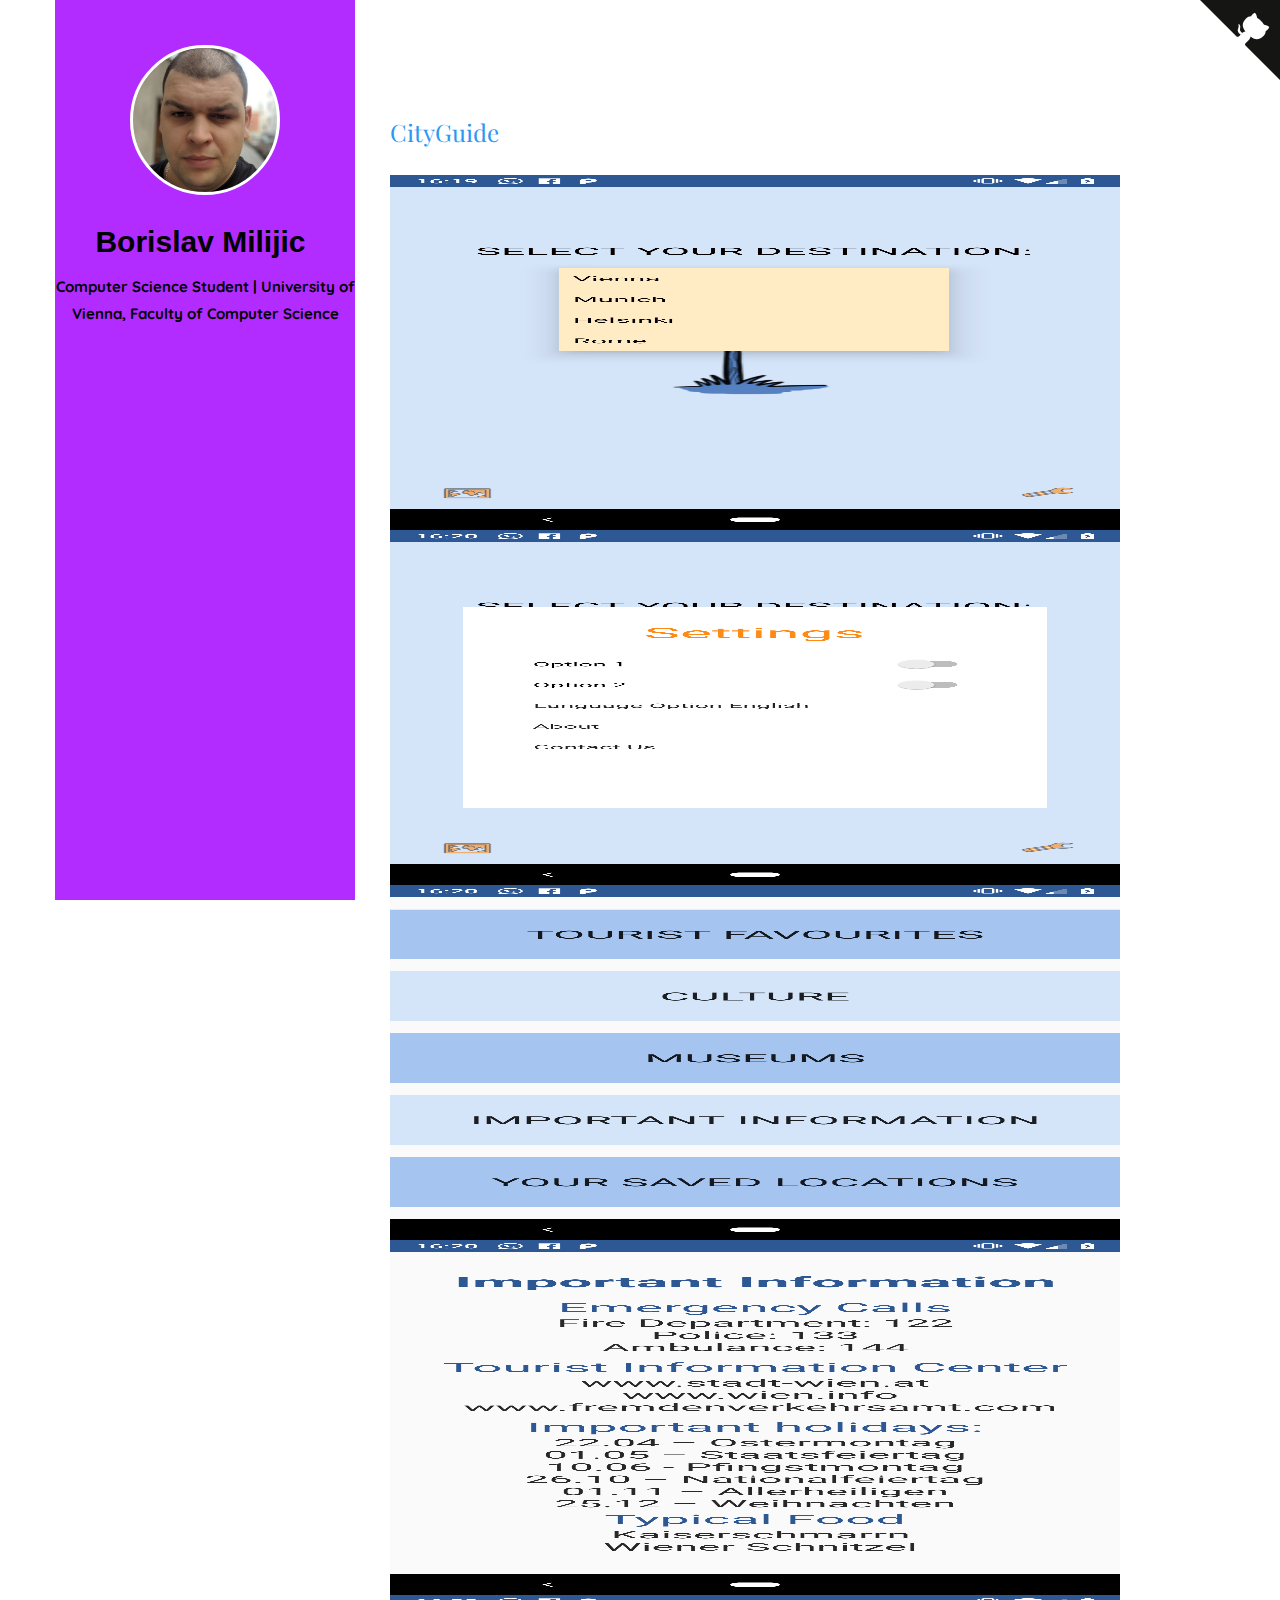
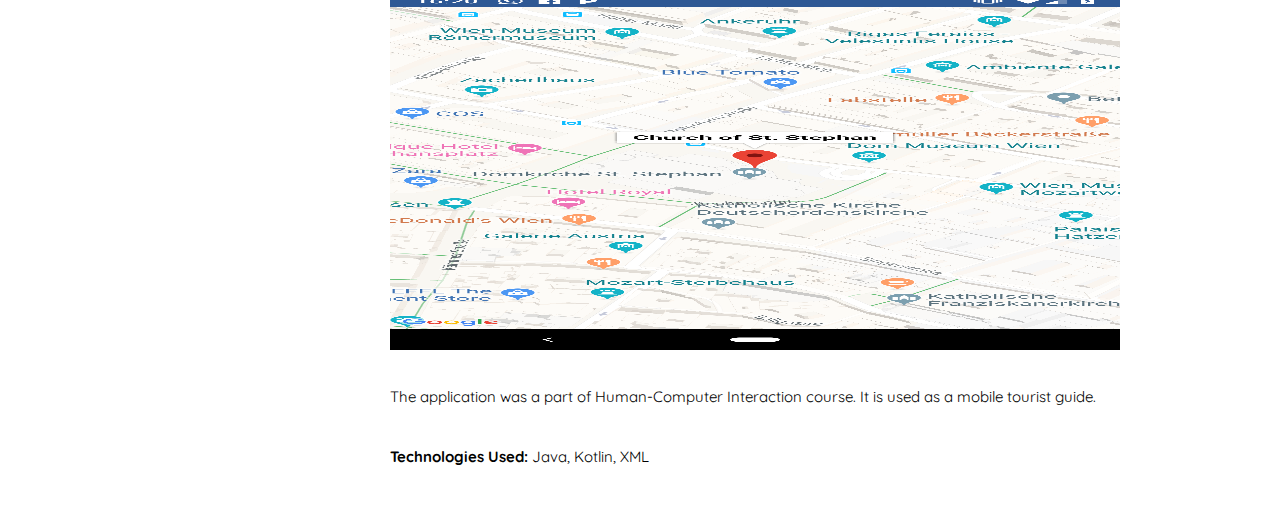
==== android-dev/android.html @ 1297634c "changed info and picture android" ====
<!DOCTYPE HTML>
<html>
	<head>
	<meta charset="utf-8">
	<meta http-equiv="X-UA-Compatible" content="IE=edge">
	<title>Borislav Milijic</title>
	<meta name="viewport" content="width=device-width, initial-scale=1">
	<meta name="description" content="Portfolio webpage of Borislav Milijic" />
	<meta name="keywords" content="portfolio,website,personal website,github,projects,computer science, engineering, informatik, univie, Universität Wien" />
	<meta name="author" content="Borislav Milijic" />

        <!---------Google adsense------------->
        <script async src="//pagead2.googlesyndication.com/pagead/js/adsbygoogle.js"></script>
<script>
  (adsbygoogle = window.adsbygoogle || []).push({
    google_ad_client: "ca-pub-5825421732371893",
    enable_page_level_ads: true
  });
</script>
        
    <!--quora icon--> 
    <meta name="viewport" content="width=device-width, initial-scale=1">
    <link rel="stylesheet" href="https://cdnjs.cloudflare.com/ajax/libs/font-awesome/4.7.0/css/font-awesome.min.css">

	<!-- Place favicon.ico and apple-touch-icon.png in the root directory -->
	<link rel="shortcut icon" href="kisspng-wechat-avatar-icon-line-v-word-5a715fe8a66dc6.6173848315173795606817.png">
        <link rel="icon" type="image/png" href="kisspng-wechat-avatar-icon-line-v-word-5a715fe8a66dc6.6173848315173795606817.png">

	<link href="https://fonts.googleapis.com/css?family=Quicksand:300,400,500,700" rel="stylesheet">
	<link href="https://fonts.googleapis.com/css?family=Playfair+Display:400,400i,700" rel="stylesheet">
	
	<!-- Animate.css -->
	<link rel="stylesheet" href="css/animate.css">
	<!-- Icomoon Icon Fonts-->
	<link rel="stylesheet" href="css/icomoon.css">
	<!-- Bootstrap  -->
	<link rel="stylesheet" href="css/bootstrap.css">
	<!-- Flexslider  -->
	<link rel="stylesheet" href="css/flexslider.css">
	<!-- Flaticons  -->
	<link rel="stylesheet" href="fonts/flaticon/font/flaticon.css">
	<!-- Owl Carousel -->
	<link rel="stylesheet" href="css/owl.carousel.min.css">
	<link rel="stylesheet" href="css/owl.theme.default.min.css">
	<!-- Theme style  -->
	<link rel="stylesheet" href="css/style.css">
	<!-- Modernizr JS -->
	<script src="js/modernizr-2.6.2.min.js"></script>
        
	</head>
    
    
            <!--- Github ribbon ----------->
<a href="https://github.com/borislavmilijic" class="github-corner" aria-label="View source on GitHub"><svg width="80" height="80" viewBox="0 0 250 250" style="fill:#151513; color:#fff; position: absolute; top: 0; border: 0; right: 0;" aria-hidden="true"><path d="M0,0 L115,115 L130,115 L142,142 L250,250 L250,0 Z"></path><path d="M128.3,109.0 C113.8,99.7 119.0,89.6 119.0,89.6 C122.0,82.7 120.5,78.6 120.5,78.6 C119.2,72.0 123.4,76.3 123.4,76.3 C127.3,80.9 125.5,87.3 125.5,87.3 C122.9,97.6 130.6,101.9 134.4,103.2" fill="currentColor" style="transform-origin: 130px 106px;" class="octo-arm"></path><path d="M115.0,115.0 C114.9,115.1 118.7,116.5 119.8,115.4 L133.7,101.6 C136.9,99.2 139.9,98.4 142.2,98.6 C133.8,88.0 127.5,74.4 143.8,58.0 C148.5,53.4 154.0,51.2 159.7,51.0 C160.3,49.4 163.2,43.6 171.4,40.1 C171.4,40.1 176.1,42.5 178.8,56.2 C183.1,58.6 187.2,61.8 190.9,65.4 C194.5,69.0 197.7,73.2 200.1,77.6 C213.8,80.2 216.3,84.9 216.3,84.9 C212.7,93.1 206.9,96.0 205.4,96.6 C205.1,102.4 203.0,107.8 198.3,112.5 C181.9,128.9 168.3,122.5 157.7,114.1 C157.9,116.9 156.7,120.9 152.7,124.9 L141.0,136.5 C139.8,137.7 141.6,141.9 141.8,141.8 Z" fill="currentColor" class="octo-body"></path></svg></a><style>.github-corner:hover .octo-arm{animation:octocat-wave 560ms ease-in-out}@keyframes octocat-wave{0%,100%{transform:rotate(0)}20%,60%{transform:rotate(-25deg)}40%,80%{transform:rotate(10deg)}}@media (max-width:500px){.github-corner:hover .octo-arm{animation:none}.github-corner .octo-arm{animation:octocat-wave 560ms ease-in-out}}</style>
            
	<body>
	<div id="colorlib-page">
		<div class="container-wrap">
		<a href="#" class="js-colorlib-nav-toggle colorlib-nav-toggle" data-toggle="collapse" data-target="#navbar" aria-expanded="false" aria-controls="navbar"><i></i></a> 
		<aside id="colorlib-aside" role="complementary" class="border js-fullheight">
			<div class="text-center">
				<div class="author-img" style="background-image: url(images/avatar1.jpg);"></div>
				<h1 id="colorlib-logo"><a href="https://borislavmilijic.github.io">Borislav Milijic</a></h1>
				<p><strong>Computer Science Student | University of Vienna, Faculty of Computer Science</strong></p>
			</div>
		</aside>
            

<div id="colorlib-main">
    <section class="colorlib-about" data-section="about">
        <div class="colorlib-narrow-content">
				<div class="row">
				    <div class="col-md-12">
				        <div class="row row-bottom-padded-sm animate-box" data-animate-effect="fadeInLeft">
				            <div class="col-md-12">
								<div class="about-desc">
								    <h2>Android App Development</h2>
                                    <hr>
                                    </div>
                                    </div>
                                </div>
				            </div>
				        </div>
				   </div>
        </section>
    
     <div id="projects" class="background-alt">
        <div class="container">
            <div class="col">
                <div class="row">
                <div class="project shadow-large">
                    <div class="project-image">
                        <h3><a href="https://github.com/borislavmilijic">CityGuide</a></h3>
                        <img src="images/city1.png"/>
                        <img src="images/city2.png"/>
                        <img src="images/city3.png"/>
                        <img src="images/city4.png"/>
                        <img src="images/city5.png"/>
                        <p>The application was a part of Human-Computer Interaction course. It is used as a mobile tourist guide. <br></p>
                        <p><strong>Technologies Used: </strong>Java, Kotlin, XML</p>
                    </div>
                </div>
                    </div>
            </div>
        </div>
    </div>
    </div>   

	<!-- jQuery -->
	<script src="js/jquery.min.js"></script>
	<!-- jQuery Easing -->
	<script src="js/jquery.easing.1.3.js"></script>
	<!-- Bootstrap -->
	<script src="js/bootstrap.min.js"></script>
	<!-- Waypoints -->
	<script src="js/jquery.waypoints.min.js"></script>
	<!-- Flexslider -->
	<script src="js/jquery.flexslider-min.js"></script>
	<!-- Owl carousel -->
	<script src="js/owl.carousel.min.js"></script>
	<!-- Counters -->
	<script src="js/jquery.countTo.js"></script>
	
	
	<!-- MAIN JS -->
	<script src="js/main.js"></script>
            </div>
        </div>
        </div>
	</body>
</html>
---- android-dev/css/icomoon.css ----
@font-face {
  font-family: 'icomoon';
  src:  url('fonts/icomoon.eot?6py85u');
  src:  url('fonts/icomoon.eot?6py85u#iefix') format('embedded-opentype'),
    url('fonts/icomoon.ttf?6py85u') format('truetype'),
    url('fonts/icomoon.woff?6py85u') format('woff'),
    url('fonts/icomoon.svg?6py85u#icomoon') format('svg');
  font-weight: normal;
  font-style: normal;
}

[class^="icon-"], [class*=" icon-"] {
  /* use !important to prevent issues with browser extensions that change fonts */
  font-family: 'icomoon' !important;
  speak: none;
  font-style: normal;
  font-weight: normal;
  font-variant: normal;
  text-transform: none;
  line-height: 1;

  /* Better Font Rendering =========== */
  -webkit-font-smoothing: antialiased;
  -moz-osx-font-smoothing: grayscale;
}

.icon-times:before {
  content: "\e930";
}
.icon-tick:before {
  content: "\e931";
}
.icon-plus:before {
  content: "\e932";
}
.icon-minus:before {
  content: "\e933";
}
.icon-equals:before {
  content: "\e934";
}
.icon-divide:before {
  content: "\e935";
}
.icon-chevron-right:before {
  content: "\e936";
}
.icon-chevron-left:before {
  content: "\e937";
}
.icon-arrow-right-thick:before {
  content: "\e938";
}
.icon-arrow-left-thick:before {
  content: "\e939";
}
.icon-th-small:before {
  content: "\e93a";
}
.icon-th-menu:before {
  content: "\e93b";
}
.icon-th-list:before {
  content: "\e93c";
}
.icon-th-large:before {
  content: "\e93d";
}
.icon-home:before {
  content: "\e93e";
}
.icon-arrow-forward:before {
  content: "\e93f";
}
.icon-arrow-back:before {
  content: "\e940";
}
.icon-rss:before {
  content: "\e941";
}
.icon-location:before {
  content: "\e942";
}
.icon-link:before {
  content: "\e943";
}
.icon-image:before {
  content: "\e944";
}
.icon-arrow-up-thick:before {
  content: "\e945";
}
.icon-arrow-down-thick:before {
  content: "\e946";
}
.icon-starburst:before {
  content: "\e947";
}
.icon-starburst-outline:before {
  content: "\e948";
}
.icon-star3:before {
  content: "\e949";
}
.icon-flow-children:before {
  content: "\e94a";
}
.icon-export:before {
  content: "\e94b";
}
.icon-delete2:before {
  content: "\e94c";
}
.icon-delete-outline:before {
  content: "\e94d";
}
.icon-cloud-storage:before {
  content: "\e94e";
}
.icon-wi-fi:before {
  content: "\e94f";
}
.icon-heart:before {
  content: "\e950";
}
.icon-flash:before {
  content: "\e951";
}
.icon-cancel:before {
  content: "\e952";
}
.icon-backspace:before {
  content: "\e953";
}
.icon-attachment:before {
  content: "\e954";
}
.icon-arrow-move:before {
  content: "\e955";
}
.icon-warning:before {
  content: "\e956";
}
.icon-user:before {
  content: "\e957";
}
.icon-radar:before {
  content: "\e958";
}
.icon-lock-open:before {
  content: "\e959";
}
.icon-lock-closed:before {
  content: "\e95a";
}
.icon-location-arrow:before {
  content: "\e95b";
}
.icon-info:before {
  content: "\e95c";
}
.icon-user-delete:before {
  content: "\e95d";
}
.icon-user-add:before {
  content: "\e95e";
}
.icon-media-pause:before {
  content: "\e95f";
}
.icon-group:before {
  content: "\e960";
}
.icon-chart-pie:before {
  content: "\e961";
}
.icon-chart-line:before {
  content: "\e962";
}
.icon-chart-bar:before {
  content: "\e963";
}
.icon-chart-area:before {
  content: "\e964";
}
.icon-video:before {
  content: "\e965";
}
.icon-point-of-interest:before {
  content: "\e966";
}
.icon-infinity:before {
  content: "\e967";
}
.icon-globe:before {
  content: "\e968";
}
.icon-eye:before {
  content: "\e969";
}
.icon-cog:before {
  content: "\e96a";
}
.icon-camera:before {
  content: "\e96b";
}
.icon-upload:before {
  content: "\e96c";
}
.icon-scissors:before {
  content: "\e96d";
}
.icon-refresh:before {
  content: "\e96e";
}
.icon-pin:before {
  content: "\e96f";
}
.icon-key:before {
  content: "\e970";
}
.icon-info-large:before {
  content: "\e971";
}
.icon-eject:before {
  content: "\e972";
}
.icon-download:before {
  content: "\e973";
}
.icon-zoom:before {
  content: "\e974";
}
.icon-zoom-out:before {
  content: "\e975";
}
.icon-zoom-in:before {
  content: "\e976";
}
.icon-sort-numerically:before {
  content: "\e977";
}
.icon-sort-alphabetically:before {
  content: "\e978";
}
.icon-input-checked:before {
  content: "\e979";
}
.icon-calender:before {
  content: "\e97a";
}
.icon-world2:before {
  content: "\e97b";
}
.icon-notes:before {
  content: "\e97c";
}
.icon-code:before {
  content: "\e97d";
}
.icon-arrow-sync:before {
  content: "\e97e";
}
.icon-arrow-shuffle:before {
  content: "\e97f";
}
.icon-arrow-repeat:before {
  content: "\e980";
}
.icon-arrow-minimise:before {
  content: "\e981";
}
.icon-arrow-maximise:before {
  content: "\e982";
}
.icon-arrow-loop:before {
  content: "\e983";
}
.icon-anchor:before {
  content: "\e984";
}
.icon-spanner:before {
  content: "\e985";
}
.icon-puzzle:before {
  content: "\e986";
}
.icon-power:before {
  content: "\e987";
}
.icon-plane:before {
  content: "\e988";
}
.icon-pi:before {
  content: "\e989";
}
.icon-phone:before {
  content: "\e98a";
}
.icon-microphone2:before {
  content: "\e98b";
}
.icon-media-rewind:before {
  content: "\e98c";
}
.icon-flag:before {
  content: "\e98d";
}
.icon-adjust-brightness:before {
  content: "\e98e";
}
.icon-waves:before {
  content: "\e98f";
}
.icon-social-twitter:before {
  content: "\e990";
}
.icon-social-facebook:before {
  content: "\e991";
}
.icon-social-dribbble:before {
  content: "\e992";
}
.icon-media-stop:before {
  content: "\e993";
}
.icon-media-record:before {
  content: "\e994";
}
.icon-media-play:before {
  content: "\e995";
}
.icon-media-fast-forward:before {
  content: "\e996";
}
.icon-media-eject:before {
  content: "\e997";
}
.icon-social-vimeo:before {
  content: "\e998";
}
.icon-social-tumbler:before {
  content: "\e999";
}
.icon-social-skype:before {
  content: "\e99a";
}
.icon-social-pinterest:before {
  content: "\e99b";
}
.icon-social-linkedin:before {
  content: "\e99c";
}
.icon-social-last-fm:before {
  content: "\e99d";
}
.icon-social-github:before {
  content: "\e99e";
}
.icon-social-flickr:before {
  content: "\e99f";
}
.icon-at:before {
  content: "\e9a0";
}
.icon-times-outline:before {
  content: "\e9a1";
}
.icon-plus-outline:before {
  content: "\e9a2";
}
.icon-minus-outline:before {
  content: "\e9a3";
}
.icon-tick-outline:before {
  content: "\e9a4";
}
.icon-th-large-outline:before {
  content: "\e9a5";
}
.icon-equals-outline:before {
  content: "\e9a6";
}
.icon-divide-outline:before {
  content: "\e9a7";
}
.icon-chevron-right-outline:before {
  content: "\e9a8";
}
.icon-chevron-left-outline:before {
  content: "\e9a9";
}
.icon-arrow-right-outline:before {
  content: "\e9aa";
}
.icon-arrow-left-outline:before {
  content: "\e9ab";
}
.icon-th-small-outline:before {
  content: "\e9ac";
}
.icon-th-menu-outline:before {
  content: "\e9ad";
}
.icon-th-list-outline:before {
  content: "\e9ae";
}
.icon-news2:before {
  content: "\e9b1";
}
.icon-home-outline:before {
  content: "\e9b2";
}
.icon-arrow-up-outline:before {
  content: "\e9b3";
}
.icon-arrow-forward-outline:before {
  content: "\e9b4";
}
.icon-arrow-down-outline:before {
  content: "\e9b5";
}
.icon-arrow-back-outline:before {
  content: "\e9b6";
}
.icon-trash3:before {
  content: "\e9b7";
}
.icon-rss-outline:before {
  content: "\e9b8";
}
.icon-message:before {
  content: "\e9b9";
}
.icon-location-outline:before {
  content: "\e9ba";
}
.icon-link-outline:before {
  content: "\e9bb";
}
.icon-image-outline:before {
  content: "\e9bc";
}
.icon-export-outline:before {
  content: "\e9bd";
}
.icon-cross:before {
  content: "\e9be";
}
.icon-wi-fi-outline:before {
  content: "\e9bf";
}
.icon-star-outline:before {
  content: "\e9c0";
}
.icon-media-pause-outline:before {
  content: "\e9c1";
}
.icon-mail:before {
  content: "\e9c2";
}
.icon-heart-outline:before {
  content: "\e9c3";
}
.icon-flash-outline:before {
  content: "\e9c4";
}
.icon-cancel-outline:before {
  content: "\e9c5";
}
.icon-beaker:before {
  content: "\e9c6";
}
.icon-arrow-move-outline:before {
  content: "\e9c7";
}
.icon-watch2:before {
  content: "\e9c8";
}
.icon-warning-outline:before {
  content: "\e9c9";
}
.icon-time:before {
  content: "\e9ca";
}
.icon-radar-outline:before {
  content: "\e9cb";
}
.icon-lock-open-outline:before {
  content: "\e9cc";
}
.icon-location-arrow-outline:before {
  content: "\e9cd";
}
.icon-info-outline:before {
  content: "\e9ce";
}
.icon-backspace-outline:before {
  content: "\e9cf";
}
.icon-attachment-outline:before {
  content: "\e9d0";
}
.icon-user-outline:before {
  content: "\e9d1";
}
.icon-user-delete-outline:before {
  content: "\e9d2";
}
.icon-user-add-outline:before {
  content: "\e9d3";
}
.icon-lock-closed-outline:before {
  content: "\e9d4";
}
.icon-group-outline:before {
  content: "\e9d5";
}
.icon-chart-pie-outline:before {
  content: "\e9d6";
}
.icon-chart-line-outline:before {
  content: "\e9d7";
}
.icon-chart-bar-outline:before {
  content: "\e9d8";
}
.icon-chart-area-outline:before {
  content: "\e9d9";
}
.icon-video-outline:before {
  content: "\e9da";
}
.icon-point-of-interest-outline:before {
  content: "\e9db";
}
.icon-map:before {
  content: "\e9dc";
}
.icon-key-outline:before {
  content: "\e9dd";
}
.icon-infinity-outline:before {
  content: "\e9de";
}
.icon-globe-outline:before {
  content: "\e9df";
}
.icon-eye-outline:before {
  content: "\e9e0";
}
.icon-cog-outline:before {
  content: "\e9e1";
}
.icon-camera-outline:before {
  content: "\e9e2";
}
.icon-upload-outline:before {
  content: "\e9e3";
}
.icon-support:before {
  content: "\e9e4";
}
.icon-scissors-outline:before {
  content: "\e9e5";
}
.icon-refresh-outline:before {
  content: "\e9e6";
}
.icon-info-large-outline:before {
  content: "\e9e7";
}
.icon-eject-outline:before {
  content: "\e9e8";
}
.icon-download-outline:before {
  content: "\e9e9";
}
.icon-battery-mid:before {
  content: "\e9ea";
}
.icon-battery-low:before {
  content: "\e9eb";
}
.icon-battery-high:before {
  content: "\e9ec";
}
.icon-zoom-outline:before {
  content: "\e9ed";
}
.icon-zoom-out-outline:before {
  content: "\e9ee";
}
.icon-zoom-in-outline:before {
  content: "\e9ef";
}
.icon-tag3:before {
  content: "\e9f0";
}
.icon-tabs-outline:before {
  content: "\e9f1";
}
.icon-pin-outline:before {
  content: "\e9f2";
}
.icon-message-typing:before {
  content: "\e9f3";
}
.icon-directions:before {
  content: "\e9f4";
}
.icon-battery-full:before {
  content: "\e9f5";
}
.icon-battery-charge:before {
  content: "\e9f6";
}
.icon-pipette:before {
  content: "\e9f7";
}
.icon-pencil:before {
  content: "\e9f8";
}
.icon-folder:before {
  content: "\e9f9";
}
.icon-folder-delete:before {
  content: "\e9fa";
}
.icon-folder-add:before {
  content: "\e9fb";
}
.icon-edit:before {
  content: "\e9fc";
}
.icon-document:before {
  content: "\e9fd";
}
.icon-document-delete:before {
  content: "\e9fe";
}
.icon-document-add:before {
  content: "\e9ff";
}
.icon-brush:before {
  content: "\ea00";
}
.icon-thumbs-up:before {
  content: "\ea01";
}
.icon-thumbs-down:before {
  content: "\ea02";
}
.icon-pen:before {
  content: "\ea03";
}
.icon-sort-numerically-outline:before {
  content: "\ea04";
}
.icon-sort-alphabetically-outline:before {
  content: "\ea05";
}
.icon-social-last-fm-circular:before {
  content: "\ea06";
}
.icon-social-github-circular:before {
  content: "\ea07";
}
.icon-compass:before {
  content: "\ea08";
}
.icon-bookmark:before {
  content: "\ea09";
}
.icon-input-checked-outline:before {
  content: "\ea0a";
}
.icon-code-outline:before {
  content: "\ea0b";
}
.icon-calender-outline:before {
  content: "\ea0c";
}
.icon-business-card:before {
  content: "\ea0d";
}
.icon-arrow-up:before {
  content: "\ea0e";
}
.icon-arrow-sync-outline:before {
  content: "\ea0f";
}
.icon-arrow-right:before {
  content: "\ea10";
}
.icon-arrow-repeat-outline:before {
  content: "\ea11";
}
.icon-arrow-loop-outline:before {
  content: "\ea12";
}
.icon-arrow-left:before {
  content: "\ea13";
}
.icon-flow-switch:before {
  content: "\ea14";
}
.icon-flow-parallel:before {
  content: "\ea15";
}
.icon-flow-merge:before {
  content: "\ea16";
}
.icon-document-text:before {
  content: "\ea17";
}
.icon-clipboard:before {
  content: "\ea18";
}
.icon-calculator:before {
  content: "\ea19";
}
.icon-arrow-minimise-outline:before {
  content: "\ea1a";
}
.icon-arrow-maximise-outline:before {
  content: "\ea1b";
}
.icon-arrow-down:before {
  content: "\ea1c";
}
.icon-gift:before {
  content: "\ea1d";
}
.icon-film:before {
  content: "\ea1e";
}
.icon-database:before {
  content: "\ea1f";
}
.icon-bell:before {
  content: "\ea20";
}
.icon-anchor-outline:before {
  content: "\ea21";
}
.icon-adjust-contrast:before {
  content: "\ea22";
}
.icon-world-outline:before {
  content: "\ea23";
}
.icon-shopping-bag:before {
  content: "\ea24";
}
.icon-power-outline:before {
  content: "\ea25";
}
.icon-notes-outline:before {
  content: "\ea26";
}
.icon-device-tablet:before {
  content: "\ea27";
}
.icon-device-phone:before {
  content: "\ea28";
}
.icon-device-laptop:before {
  content: "\ea29";
}
.icon-device-desktop:before {
  content: "\ea2a";
}
.icon-briefcase:before {
  content: "\ea2b";
}
.icon-stopwatch:before {
  content: "\ea2c";
}
.icon-spanner-outline:before {
  content: "\ea2d";
}
.icon-puzzle-outline:before {
  content: "\ea2e";
}
.icon-printer:before {
  content: "\ea2f";
}
.icon-pi-outline:before {
  content: "\ea30";
}
.icon-lightbulb:before {
  content: "\ea31";
}
.icon-flag-outline:before {
  content: "\ea32";
}
.icon-contacts:before {
  content: "\ea33";
}
.icon-archive2:before {
  content: "\ea34";
}
.icon-weather-stormy:before {
  content: "\ea35";
}
.icon-weather-shower:before {
  content: "\ea36";
}
.icon-weather-partly-sunny:before {
  content: "\ea37";
}
.icon-weather-downpour:before {
  content: "\ea38";
}
.icon-weather-cloudy:before {
  content: "\ea39";
}
.icon-plane-outline:before {
  content: "\ea3a";
}
.icon-phone-outline:before {
  content: "\ea3b";
}
.icon-microphone-outline:before {
  content: "\ea3c";
}
.icon-weather-windy:before {
  content: "\ea3d";
}
.icon-weather-windy-cloudy:before {
  content: "\ea3e";
}
.icon-weather-sunny:before {
  content: "\ea3f";
}
.icon-weather-snow:before {
  content: "\ea40";
}
.icon-weather-night:before {
  content: "\ea41";
}
.icon-media-stop-outline:before {
  content: "\ea42";
}
.icon-media-rewind-outline:before {
  content: "\ea43";
}
.icon-media-record-outline:before {
  content: "\ea44";
}
.icon-media-play-outline:before {
  content: "\ea45";
}
.icon-media-fast-forward-outline:before {
  content: "\ea46";
}
.icon-media-eject-outline:before {
  content: "\ea47";
}
.icon-wine:before {
  content: "\ea48";
}
.icon-waves-outline:before {
  content: "\ea49";
}
.icon-ticket:before {
  content: "\ea4a";
}
.icon-tags:before {
  content: "\ea4b";
}
.icon-plug:before {
  content: "\ea4c";
}
.icon-headphones:before {
  content: "\ea4d";
}
.icon-credit-card:before {
  content: "\ea4e";
}
.icon-coffee:before {
  content: "\ea4f";
}
.icon-book:before {
  content: "\ea50";
}
.icon-beer:before {
  content: "\ea51";
}
.icon-volume2:before {
  content: "\ea52";
}
.icon-volume-up:before {
  content: "\ea53";
}
.icon-volume-mute:before {
  content: "\ea54";
}
.icon-volume-down:before {
  content: "\ea55";
}
.icon-social-vimeo-circular:before {
  content: "\ea56";
}
.icon-social-twitter-circular:before {
  content: "\ea57";
}
.icon-social-pinterest-circular:before {
  content: "\ea58";
}
.icon-social-linkedin-circular:before {
  content: "\ea59";
}
.icon-social-facebook-circular:before {
  content: "\ea5a";
}
.icon-social-dribbble-circular:before {
  content: "\ea5b";
}
.icon-tree:before {
  content: "\ea5c";
}
.icon-thermometer2:before {
  content: "\ea5d";
}
.icon-social-tumbler-circular:before {
  content: "\ea5e";
}
.icon-social-skype-outline:before {
  content: "\ea5f";
}
.icon-social-flickr-circular:before {
  content: "\ea60";
}
.icon-social-at-circular:before {
  content: "\ea61";
}
.icon-shopping-cart:before {
  content: "\ea62";
}
.icon-messages:before {
  content: "\ea63";
}
.icon-leaf:before {
  content: "\ea64";
}
.icon-feather:before {
  content: "\ea65";
}
.icon-eye2:before {
  content: "\e064";
}
.icon-paper-clip:before {
  content: "\e065";
}
.icon-mail5:before {
  content: "\e066";
}
.icon-toggle:before {
  content: "\e067";
}
.icon-layout:before {
  content: "\e068";
}
.icon-link2:before {
  content: "\e069";
}
.icon-bell2:before {
  content: "\e06a";
}
.icon-lock3:before {
  content: "\e06b";
}
.icon-unlock:before {
  content: "\e06c";
}
.icon-ribbon2:before {
  content: "\e06d";
}
.icon-image2:before {
  content: "\e06e";
}
.icon-signal:before {
  content: "\e06f";
}
.icon-target3:before {
  content: "\e070";
}
.icon-clipboard3:before {
  content: "\e071";
}
.icon-clock3:before {
  content: "\e072";
}
.icon-watch:before {
  content: "\e073";
}
.icon-air-play:before {
  content: "\e074";
}
.icon-camera3:before {
  content: "\e075";
}
.icon-video2:before {
  content: "\e076";
}
.icon-disc:before {
  content: "\e077";
}
.icon-printer3:before {
  content: "\e078";
}
.icon-monitor:before {
  content: "\e079";
}
.icon-server:before {
  content: "\e07a";
}
.icon-cog2:before {
  content: "\e07b";
}
.icon-heart3:before {
  content: "\e07c";
}
.icon-paragraph:before {
  content: "\e07d";
}
.icon-align-justify:before {
  content: "\e07e";
}
.icon-align-left:before {
  content: "\e07f";
}
.icon-align-center:before {
  content: "\e080";
}
.icon-align-right:before {
  content: "\e081";
}
.icon-book2:before {
  content: "\e082";
}
.icon-layers2:before {
  content: "\e083";
}
.icon-stack2:before {
  content: "\e084";
}
.icon-stack-2:before {
  content: "\e085";
}
.icon-paper:before {
  content: "\e086";
}
.icon-paper-stack:before {
  content: "\e087";
}
.icon-search3:before {
  content: "\e088";
}
.icon-zoom-in2:before {
  content: "\e089";
}
.icon-zoom-out2:before {
  content: "\e08a";
}
.icon-reply2:before {
  content: "\e08b";
}
.icon-circle-plus:before {
  content: "\e08c";
}
.icon-circle-minus:before {
  content: "\e08d";
}
.icon-circle-check:before {
  content: "\e08e";
}
.icon-circle-cross:before {
  content: "\e08f";
}
.icon-square-plus:before {
  content: "\e090";
}
.icon-square-minus:before {
  content: "\e091";
}
.icon-square-check:before {
  content: "\e092";
}
.icon-square-cross:before {
  content: "\e093";
}
.icon-microphone:before {
  content: "\e094";
}
.icon-record:before {
  content: "\e095";
}
.icon-skip-back:before {
  content: "\e096";
}
.icon-rewind:before {
  content: "\e097";
}
.icon-play4:before {
  content: "\e098";
}
.icon-pause3:before {
  content: "\e099";
}
.icon-stop3:before {
  content: "\e09a";
}
.icon-fast-forward:before {
  content: "\e09b";
}
.icon-skip-forward:before {
  content: "\e09c";
}
.icon-shuffle2:before {
  content: "\e09d";
}
.icon-repeat:before {
  content: "\e09e";
}
.icon-folder2:before {
  content: "\e09f";
}
.icon-umbrella:before {
  content: "\e0a0";
}
.icon-moon:before {
  content: "\e0a1";
}
.icon-thermometer:before {
  content: "\e0a2";
}
.icon-drop:before {
  content: "\e0a3";
}
.icon-sun2:before {
  content: "\e0a4";
}
.icon-cloud3:before {
  content: "\e0a5";
}
.icon-cloud-upload2:before {
  content: "\e0a6";
}
.icon-cloud-download2:before {
  content: "\e0a7";
}
.icon-upload4:before {
  content: "\e0a8";
}
.icon-download4:before {
  content: "\e0a9";
}
.icon-location3:before {
  content: "\e0aa";
}
.icon-location-2:before {
  content: "\e0ab";
}
.icon-map3:before {
  content: "\e0ac";
}
.icon-battery:before {
  content: "\e0ad";
}
.icon-head:before {
  content: "\e0ae";
}
.icon-briefcase3:before {
  content: "\e0af";
}
.icon-speech-bubble:before {
  content: "\e0b0";
}
.icon-anchor2:before {
  content: "\e0b1";
}
.icon-globe2:before {
  content: "\e0b2";
}
.icon-box:before {
  content: "\e0b3";
}
.icon-reload:before {
  content: "\e0b4";
}
.icon-share3:before {
  content: "\e0b5";
}
.icon-marquee:before {
  content: "\e0b6";
}
.icon-marquee-plus:before {
  content: "\e0b7";
}
.icon-marquee-minus:before {
  content: "\e0b8";
}
.icon-tag:before {
  content: "\e0b9";
}
.icon-power2:before {
  content: "\e0ba";
}
.icon-command2:before {
  content: "\e0bb";
}
.icon-alt:before {
  content: "\e0bc";
}
.icon-esc:before {
  content: "\e0bd";
}
.icon-bar-graph:before {
  content: "\e0be";
}
.icon-bar-graph-2:before {
  content: "\e0bf";
}
.icon-pie-graph:before {
  content: "\e0c0";
}
.icon-star:before {
  content: "\e0c1";
}
.icon-arrow-left3:before {
  content: "\e0c2";
}
.icon-arrow-right3:before {
  content: "\e0c3";
}
.icon-arrow-up3:before {
  content: "\e0c4";
}
.icon-arrow-down3:before {
  content: "\e0c5";
}
.icon-volume:before {
  content: "\e0c6";
}
.icon-mute:before {
  content: "\e0c7";
}
.icon-content-right:before {
  content: "\e100";
}
.icon-content-left:before {
  content: "\e101";
}
.icon-grid2:before {
  content: "\e102";
}
.icon-grid-2:before {
  content: "\e103";
}
.icon-columns:before {
  content: "\e104";
}
.icon-loader:before {
  content: "\e105";
}
.icon-bag:before {
  content: "\e106";
}
.icon-ban:before {
  content: "\e107";
}
.icon-flag3:before {
  content: "\e108";
}
.icon-trash:before {
  content: "\e109";
}
.icon-expand2:before {
  content: "\e110";
}
.icon-contract:before {
  content: "\e111";
}
.icon-maximize:before {
  content: "\e112";
}
.icon-minimize:before {
  content: "\e113";
}
.icon-plus2:before {
  content: "\e114";
}
.icon-minus2:before {
  content: "\e115";
}
.icon-check:before {
  content: "\e116";
}
.icon-cross2:before {
  content: "\e117";
}
.icon-move:before {
  content: "\e118";
}
.icon-delete:before {
  content: "\e119";
}
.icon-menu5:before {
  content: "\e120";
}
.icon-archive:before {
  content: "\e121";
}
.icon-inbox:before {
  content: "\e122";
}
.icon-outbox:before {
  content: "\e123";
}
.icon-file:before {
  content: "\e124";
}
.icon-file-add:before {
  content: "\e125";
}
.icon-file-subtract:before {
  content: "\e126";
}
.icon-help:before {
  content: "\e127";
}
.icon-open:before {
  content: "\e128";
}
.icon-ellipsis:before {
  content: "\e129";
}
.icon-heart4:before {
  content: "\e900";
}
.icon-cloud4:before {
  content: "\e901";
}
.icon-star2:before {
  content: "\e902";
}
.icon-tv2:before {
  content: "\e903";
}
.icon-sound:before {
  content: "\e904";
}
.icon-video3:before {
  content: "\e905";
}
.icon-trash2:before {
  content: "\e906";
}
.icon-user2:before {
  content: "\e907";
}
.icon-key3:before {
  content: "\e908";
}
.icon-search4:before {
  content: "\e909";
}
.icon-settings:before {
  content: "\e90a";
}
.icon-camera4:before {
  content: "\e90b";
}
.icon-tag2:before {
  content: "\e90c";
}
.icon-lock4:before {
  content: "\e90d";
}
.icon-bulb:before {
  content: "\e90e";
}
.icon-pen2:before {
  content: "\e90f";
}
.icon-diamond:before {
  content: "\e910";
}
.icon-display2:before {
  content: "\e911";
}
.icon-location4:before {
  content: "\e912";
}
.icon-eye3:before {
  content: "\e913";
}
.icon-bubble3:before {
  content: "\e914";
}
.icon-stack3:before {
  content: "\e915";
}
.icon-cup:before {
  content: "\e916";
}
.icon-phone3:before {
  content: "\e917";
}
.icon-news:before {
  content: "\e918";
}
.icon-mail6:before {
  content: "\e919";
}
.icon-like:before {
  content: "\e91a";
}
.icon-photo:before {
  content: "\e91b";
}
.icon-note:before {
  content: "\e91c";
}
.icon-clock4:before {
  content: "\e91d";
}
.icon-paperplane:before {
  content: "\e91e";
}
.icon-params:before {
  content: "\e91f";
}
.icon-banknote:before {
  content: "\e920";
}
.icon-data:before {
  content: "\e921";
}
.icon-music2:before {
  content: "\e922";
}
.icon-megaphone2:before {
  content: "\e923";
}
.icon-study:before {
  content: "\e924";
}
.icon-lab2:before {
  content: "\e925";
}
.icon-food:before {
  content: "\e926";
}
.icon-t-shirt:before {
  content: "\e927";
}
.icon-fire2:before {
  content: "\e928";
}
.icon-clip:before {
  content: "\e929";
}
.icon-shop:before {
  content: "\e92a";
}
.icon-calendar3:before {
  content: "\e92b";
}
.icon-wallet2:before {
  content: "\e92c";
}
.icon-vynil:before {
  content: "\e92d";
}
.icon-truck2:before {
  content: "\e92e";
}
.icon-world:before {
  content: "\e92f";
}
.icon-spinner6:before {
  content: "\e9af";
}
.icon-spinner7:before {
  content: "\e9b0";
}
.icon-amazon:before {
  content: "\eab7";
}
.icon-google:before {
  content: "\eab8";
}
.icon-google2:before {
  content: "\eab9";
}
.icon-google3:before {
  content: "\eaba";
}
.icon-google-plus:before {
  content: "\eabb";
}
.icon-google-plus2:before {
  content: "\eabc";
}
.icon-google-plus3:before {
  content: "\eabd";
}
.icon-hangouts:before {
  content: "\eabe";
}
.icon-google-drive:before {
  content: "\eabf";
}
.icon-facebook2:before {
  content: "\eac0";
}
.icon-facebook22:before {
  content: "\eac1";
}
.icon-instagram:before {
  content: "\eac2";
}
.icon-whatsapp:before {
  content: "\eac3";
}
.icon-spotify:before {
  content: "\eac4";
}
.icon-telegram:before {
  content: "\eac5";
}
.icon-twitter2:before {
  content: "\eac6";
}
.icon-vine:before {
  content: "\eac7";
}
.icon-vk:before {
  content: "\eac8";
}
.icon-renren:before {
  content: "\eac9";
}
.icon-sina-weibo:before {
  content: "\eaca";
}
.icon-rss2:before {
  content: "\eacb";
}
.icon-rss22:before {
  content: "\eacc";
}
.icon-youtube:before {
  content: "\eacd";
}
.icon-youtube2:before {
  content: "\eace";
}
.icon-twitch:before {
  content: "\eacf";
}
.icon-vimeo:before {
  content: "\ead0";
}
.icon-vimeo2:before {
  content: "\ead1";
}
.icon-lanyrd:before {
  content: "\ead2";
}
.icon-flickr:before {
  content: "\ead3";
}
.icon-flickr2:before {
  content: "\ead4";
}
.icon-flickr3:before {
  content: "\ead5";
}
.icon-flickr4:before {
  content: "\ead6";
}
.icon-dribbble2:before {
  content: "\ead7";
}
.icon-behance:before {
  content: "\ead8";
}
.icon-behance2:before {
  content: "\ead9";
}
.icon-deviantart:before {
  content: "\eada";
}
.icon-500px:before {
  content: "\eadb";
}
.icon-steam:before {
  content: "\eadc";
}
.icon-steam2:before {
  content: "\eadd";
}
.icon-dropbox:before {
  content: "\eade";
}
.icon-onedrive:before {
  content: "\eadf";
}
.icon-github:before {
  content: "\eae0";
}
.icon-npm:before {
  content: "\eae1";
}
.icon-basecamp:before {
  content: "\eae2";
}
.icon-trello:before {
  content: "\eae3";
}
.icon-wordpress:before {
  content: "\eae4";
}
.icon-joomla:before {
  content: "\eae5";
}
.icon-ello:before {
  content: "\eae6";
}
.icon-blogger:before {
  content: "\eae7";
}
.icon-blogger2:before {
  content: "\eae8";
}
.icon-tumblr2:before {
  content: "\eae9";
}
.icon-tumblr22:before {
  content: "\eaea";
}
.icon-yahoo:before {
  content: "\eaeb";
}
.icon-yahoo2:before {
  content: "\eaec";
}
.icon-tux:before {
  content: "\eaed";
}
.icon-appleinc:before {
  content: "\eaee";
}
.icon-finder:before {
  content: "\eaef";
}
.icon-android:before {
  content: "\eaf0";
}
.icon-windows:before {
  content: "\eaf1";
}
.icon-windows8:before {
  content: "\eaf2";
}
.icon-soundcloud:before {
  content: "\eaf3";
}
.icon-soundcloud2:before {
  content: "\eaf4";
}
.icon-skype:before {
  content: "\eaf5";
}
.icon-reddit:before {
  content: "\eaf6";
}
.icon-hackernews:before {
  content: "\eaf7";
}
.icon-wikipedia:before {
  content: "\eaf8";
}
.icon-linkedin2:before {
  content: "\eaf9";
}
.icon-linkedin22:before {
  content: "\eafa";
}
.icon-lastfm:before {
  content: "\eafb";
}
.icon-lastfm2:before {
  content: "\eafc";
}
.icon-delicious:before {
  content: "\eafd";
}
.icon-stumbleupon:before {
  content: "\eafe";
}
.icon-stumbleupon2:before {
  content: "\eaff";
}
.icon-stackoverflow:before {
  content: "\eb00";
}
.icon-pinterest:before {
  content: "\eb01";
}
.icon-pinterest2:before {
  content: "\eb02";
}
.icon-xing:before {
  content: "\eb03";
}
.icon-xing2:before {
  content: "\eb04";
}
.icon-flattr:before {
  content: "\eb05";
}
.icon-foursquare:before {
  content: "\eb06";
}
.icon-yelp:before {
  content: "\eb07";
}
.icon-paypal:before {
  content: "\eb08";
}
.icon-chrome:before {
  content: "\eb09";
}
.icon-firefox:before {
  content: "\eb0a";
}
.icon-IE:before {
  content: "\eb0b";
}
.icon-edge:before {
  content: "\eb0c";
}
.icon-safari:before {
  content: "\eb0d";
}
.icon-opera:before {
  content: "\eb0e";
}
.icon-file-pdf:before {
  content: "\eb0f";
}
.icon-file-openoffice:before {
  content: "\eb10";
}
.icon-file-word:before {
  content: "\eb11";
}
.icon-file-excel:before {
  content: "\eb12";
}
.icon-libreoffice:before {
  content: "\eb13";
}
.icon-html-five:before {
  content: "\eb14";
}
.icon-html-five2:before {
  content: "\eb15";
}
.icon-css3:before {
  content: "\eb16";
}
.icon-git:before {
  content: "\eb17";
}
.icon-codepen:before {
  content: "\eb18";
}
.icon-svg:before {
  content: "\eb19";
}
.icon-IcoMoon:before {
  content: "\eb1a";
}
---- android-dev/css/style.css ----
@font-face {
  font-family: 'icomoon';
  src: url("../fonts/icomoon/icomoon.eot?srf3rx");
  src: url("../fonts/icomoon/icomoon.eot?srf3rx#iefix") format("embedded-opentype"), url("../fonts/icomoon/icomoon.ttf?srf3rx") format("truetype"), url("../fonts/icomoon/icomoon.woff?srf3rx") format("woff"), url("../fonts/icomoon/icomoon.svg?srf3rx#icomoon") format("svg");
  font-weight: normal;
  font-style: normal; }

/* =======================================================
*
* 	Template Style 
*	Edit this section
*
* ======================================================= */
body {
  font-family: "Quicksand", Arial, sans-serif;
  font-weight: 400;
  font-size: 15px;
  line-height: 1.8;
  color: rgba(0, 0, 0, 0.7); }
  @media screen and (max-width: 992px) {
    body {
      font-size: 16px;}
       h2{
          text-align: center;
      }
      h6 {
          text-align: center;
      }
}

a {
  color: #2c98f0;
  -webkit-transition: 0.5s;
  -o-transition: 0.5s;
  transition: 0.5s; }
  a:hover, a:active, a:focus {
    color: #2c98f0;
    outline: none;
    text-decoration: none !important; }

p {
  margin-bottom: 1.5em;
    color: black;
}
x{
    margin-bottom: 1.5em;
    background-color:darkkhaki;
    color: black;
    backface-visibility: visible;
}

h1, h5 {
  color: #000;
  font-family: "Playfair Display", Georgia, serif;
  font-weight: 400;
  margin: 0 0 30px 0; }

h2{
    color: #000;
  font-family: "Playfair Display", Georgia, serif;
  font-weight: 200;
  margin: 0 0 20px 0;
}
h3{
    color: #000;
  font-family: "Playfair Display", Georgia, serif;
  font-weight: 200;
  margin: 0 0 30px 0;
}
h4 {
    color: #000;
    font-family: "Playfair Display", Georgia, serif;
    font-weight: 200;
    margin: 0 0 20px 0;
    margin-left: 20px;
}
h6 {
    color: blue;
    font-family: inherit;
    font-size: 18px;
    margin-left: 20px;
    
}

@media screen and (max-width: 480px) {
    h6{
        text-align: center;
        align-content: center;
    }
}

figure {
  margin-bottom: 2.5em;
  float: left;
  width: 100%; }
  figure figcaption {
    font-size: 16px;
    width: 80%;
    margin: 20px auto 0px auto;
    color: #b3b3b3;
    font-style: italic;
    font-family: "Quicksand", Arial, sans-serif; }
    @media screen and (max-width: 480px) {
      figure figcaption {
        width: 100%; } }

::-webkit-selection {
  color: #fff;
  background: #2c98f0; }

::-moz-selection {
  color: #fff;
  background: #2c98f0; }

::selection {
  color: #fff;
  background: #2c98f0; }

#colorlib-page {
  width: 100%;
  overflow: hidden;
  position: relative; }

#colorlib-aside {
  padding-top: 3em;
  padding-bottom: 1px;
  float:left;
  width: 300px;
  position: fixed;
  z-index: 1001;
  background: #b22cff;
  -webkit-transition: 0.5s;
  -o-transition: 0.5s;
  transition: 0.5s; }
  @media screen and (max-width: 768px) {
    #colorlib-aside {
      width: 300px;
      -moz-transform: translateX(-300px);
      -webkit-transform: translateX(-300px);
      -ms-transform: translateX(-300px);
      -o-transform: translateX(-300px);
      transform: translateX(-300px);
      padding-top: 4em; } }
  #colorlib-aside .author-img {
    width: 150px;
    height: 150px;
    margin: 0 auto;
    margin-bottom: 30px;
    -webkit-border-radius: 50%;
    -moz-border-radius: 50%;
    -ms-border-radius: 50%;
    border-radius: 50%;
border: 3px solid white;}
#colorlib-aside h1{
    font-family:sans-serif;
}
  #colorlib-aside .position {
    display: block;
    margin-bottom: 2em;
    font-size: 12px;
    text-transform: uppercase; }
  #colorlib-aside #colorlib-logo {
    text-align: right;
    font-weight: 700;
    font-size: 30px;
    margin-bottom: .5em;
    display: block;
    width: 100%; }
    #colorlib-aside #colorlib-logo a {
      display: block;
      text-align: center;
      color: #000;
      padding-right: .3em; }
  #colorlib-aside #colorlib-main-menu {
    display: block;
    width: 100%; }
    #colorlib-aside #colorlib-main-menu .collapse {
      display: block !important; }
    #colorlib-aside #colorlib-main-menu ul {
      text-align: center;
      margin: 0;
      padding: 0; }
      @media screen and (max-width: 768px) {
        #colorlib-aside #colorlib-main-menu ul {
          margin: 0 0 2em 0; } }
      #colorlib-aside #colorlib-main-menu ul li {
        margin: 0 0 10px 0;
        padding: 0;
        list-style: none;
        font-size: 12px;
        font-weight: 500;
        text-transform: uppercase;
        letter-spacing: 1px; }
        #colorlib-aside #colorlib-main-menu ul li a {
          color: rgba(0, 0, 0, 0.7);
          text-decoration: none;
          position: relative;
          padding: 10px 0;
          font-family: "Quicksand", Arial, sans-serif;
          -webkit-transition: 0.3s;
          -o-transition: 0.3s;
          transition: 0.3s; }
          #colorlib-aside #colorlib-main-menu ul li a:after {
            content: "";
            position: absolute;
            height: 1px;
            bottom: 7px;
            left: 0;
            right: 0;
            background-color: black;
            visibility: hidden;
            -webkit-transform: scaleX(0);
            -moz-transform: scaleX(0);
            -ms-transform: scaleX(0);
            -o-transform: scaleX(0);
            transform: scaleX(0);
            -webkit-transition: all 0.3s cubic-bezier(0.175, 0.885, 0.32, 1.275);
            -moz-transition: all 0.3s cubic-bezier(0.175, 0.885, 0.32, 1.275);
            -ms-transition: all 0.3s cubic-bezier(0.175, 0.885, 0.32, 1.275);
            -o-transition: all 0.3s cubic-bezier(0.175, 0.885, 0.32, 1.275);
            transition: all 0.3s cubic-bezier(0.175, 0.885, 0.32, 1.275); }
          #colorlib-aside #colorlib-main-menu ul li a:hover {
            text-decoration: none;
            color: black; }
            #colorlib-aside #colorlib-main-menu ul li a:hover:after {
              visibility: visible;
                color: black;
              -webkit-transform: scaleX(1);
              -moz-transform: scaleX(1);
              -ms-transform: scaleX(1);
              -o-transform: scaleX(1);
              transform: scaleX(1); }
        #colorlib-aside #colorlib-main-menu ul li.active a {
          color: black; }
          #colorlib-aside #colorlib-main-menu ul li.active a:after {
            visibility: visible;
              color: black;
            -webkit-transform: scaleX(1);
            -moz-transform: scaleX(1);
            -ms-transform: scaleX(1);
            -o-transform: scaleX(1);
            transform: scaleX(1); }
  #colorlib-aside .colorlib-footer {
    font-size: 20px;
    text-align: center;
    font-weight: 400;
    color: rgba(0, 0, 0, 0.5);
    padding: 0 20px;
    width: 100%; }
    @media screen and (max-width: 768px) {
      #colorlib-aside .colorlib-footer {
        position: relative;
        bottom: 0; } }
    #colorlib-aside .colorlib-footer span {
      display: block; }
    #colorlib-aside .colorlib-footer ul {
      padding: 0 20px;
      margin: 0 0 10px 0; }
      #colorlib-aside .colorlib-footer ul li {
        padding: 0 20px;
        margin: 0 0 10px 0;
        display: inline;
        list-style: none; }
#colorlib-aside .colorlib-footer h3 {
    font-family:cursive;
          padding: 4px; }
#colorlib-aside .colorlib-footer h3 a
{
    color: black;
    font-family:cursive;
}
        #colorlib-aside .colorlib-footer ul li a {
          color: rgba(255, 255, 255, 0.3);
          padding: 4px; }
          #colorlib-aside .colorlib-footer ul li a:hover, #colorlib-aside .colorlib-footer ul li a:active, #colorlib-aside .colorlib-footer ul li a:focus {
            text-decoration: none;
            outline: none;
            color: black; }

.container-wrap {
  max-width: 1170px;
  margin: 0 auto; }

#colorlib-main {
  width: calc(100% - 300px);
  float: right;
  -webkit-transition: 0.5s;
  -o-transition: 0.5s;
  transition: 0.5s; }
  @media screen and (max-width: 768px) {
    #colorlib-main {
      width: 100%;
      padding: 0 1em; } }

#colorlib-hero {
  min-height: 500px;
  background: #fff url(../images/loader.gif) no-repeat center center;
  width: 100%;
  float: left;
  margin-bottom: 10em;
  clear: both; }
  #colorlib-hero .flexslider {
    border: none;
    z-index: 1;
    margin-bottom: 0; }
    #colorlib-hero .flexslider .slides {
      position: relative;
      overflow: visible; }
      #colorlib-hero .flexslider .slides li {
        background-repeat: no-repeat;
        background-size: cover;
        background-position: bottom center;
        min-height: 400px;
        position: relative; }
    #colorlib-hero .flexslider .flex-control-nav {
      bottom: 20px;
      z-index: 1000;
      left: 20px;
      float: left;
      width: auto; }
      @media screen and (max-width: 768px) {
        #colorlib-hero .flexslider .flex-control-nav {
          right: 20px;
          top: 100px; } }
      #colorlib-hero .flexslider .flex-control-nav li {
        display: block;
        margin-bottom: 10px; }
        #colorlib-hero .flexslider .flex-control-nav li a {
          background: rgba(0, 0, 0, 0.5);
          -webkit-box-shadow: none;
          box-shadow: none;
          width: 12px;
          height: 12px;
          cursor: pointer; }
          #colorlib-hero .flexslider .flex-control-nav li a.flex-active {
            cursor: pointer;
            background: transparent;
            border: 2px solid #000000; }
    #colorlib-hero .flexslider .flex-direction-nav {
      display: none; }
    #colorlib-hero .flexslider .slider-text {
      display: table;
      opacity: 0;
      min-height: 500px;
      z-index: 9; }
      #colorlib-hero .flexslider .slider-text > .slider-text-inner {
        display: table-cell;
        vertical-align: middle;
        min-height: 700px;
        padding: 2.5em;
        position: relative; }
        @media screen and (max-width: 768px) {
          #colorlib-hero .flexslider .slider-text > .slider-text-inner {
            text-align: center; } }
        #colorlib-hero .flexslider .slider-text > .slider-text-inner h1, #colorlib-hero .flexslider .slider-text > .slider-text-inner h2 {
          margin: 0;
          padding: 0;
          color: black;
          font-family: "Playfair Display", Georgia, serif; }
        #colorlib-hero .flexslider .slider-text > .slider-text-inner h1 {
          margin-bottom: 20px;
          font-size: 60px;
          line-height: 1.3;
          font-weight: 700; }
          @media screen and (max-width: 768px) {
            #colorlib-hero .flexslider .slider-text > .slider-text-inner h1 {
              font-size: 28px; } }
        #colorlib-hero .flexslider .slider-text > .slider-text-inner h2 {
          font-size: 10px;
          line-height: 1.5;
          margin-bottom: 30px;
          font-weight: 300;
          font-family: "Quicksand", Arial, sans-serif; }
          #colorlib-hero .flexslider .slider-text > .slider-text-inner h2 a {
            color: rgba(44, 152, 240, 0.8);
            border-bottom: 1px solid rgba(44, 152, 240, 0.7); }
        #colorlib-hero .flexslider .slider-text > .slider-text-inner .heading-section {
          font-size: 50px; }
          @media screen and (max-width: 768px) {
            #colorlib-hero .flexslider .slider-text > .slider-text-inner .heading-section {
              font-size: 30px; } }
        #colorlib-hero .flexslider .slider-text > .slider-text-inner s
.colorlib-lead {
          font-size: 20px;
          color: #fff; }
        #colorlib-hero .flexslider .slider-text > .slider-text-inner p {
          margin-bottom: 0; }
        #colorlib-hero .flexslider .slider-text > .slider-text-inner .btn {
          font-size: 12px;
          text-transform: uppercase;
          letter-spacing: 2px;
          color: #000;
          padding: 10px 15px !important;
          border: none;
          font-weight: 400; }
          #colorlib-hero .flexslider .slider-text > .slider-text-inner .btn.btn-learn {
            color: #000;
            border: 1px solid #000;
            background: transparent !important; }
            #colorlib-hero .flexslider .slider-text > .slider-text-inner .btn.btn-learn:hover {
              background: transparent !important;
              border: 1px solid #000 !important; }
          @media screen and (max-width: 768px) {
            #colorlib-hero .flexslider .slider-text > .slider-text-inner .btn {
              width: 100%; } }

body.offcanvas {
  overflow-x: hidden; }
  body.offcanvas #colorlib-aside {
    -moz-transform: translateX(0);
    -webkit-transform: translateX(0);
    -ms-transform: translateX(0);
    -o-transform: translateX(0);
    transform: translateX(0);
    width: 300px;
    background: #b22cff;
    z-index: 999;
    position: fixed; }
  body.offcanvas #colorlib-main, body.offcanvas .colorlib-nav-toggle {
    top: 0;
    -moz-transform: translateX(300px);
    -webkit-transform: translateX(300px);
    -ms-transform: translateX(300px);
    -o-transform: translateX(300px);
    transform: translateX(300px); }

.colorlib-narrow-content {
  padding: 0 2.5em; }
  @media screen and (max-width: 878px) {
    .colorlib-narrow-content {
      padding: 0 1em; } }

.no-gutters {
  margin: 0;
  padding: 0; }

.colorlib-experience,
.colorlib-skills,
.colorlib-education,
.colorlib-blog,
.colorlib-work,
.colorlib-about,
.colorlib-installation,
.colorlib-services,
.colorlib-contact {
  padding-top: 2em;
  padding-bottom: 0em;
  clear: both;
  width: 100%;
  display: block; }
  @media screen and (max-width: 768px) {
    .colorlib-experience,
    .colorlib-skills,
    .colorlib-education,
    .colorlib-blog,
    .colorlib-work,
    .colorlib-about,
    .colorlib-installation,
    .colorlib-services,
    .colorlib-contact {
      padding-top: 2em;
      padding-bottom: 0em; } }

#colorlib-footer2 {
    background: black;
    width: 100%;
    padding-bottom: 3em;
    padding-top: 2em;
    padding-right: 2em;
    
}
#colorlib-footer2 .h2{
    color: red;
    text-align: center;
}

.author-img {
  background-size: cover;
  background-position: center center;
  background-repeat: no-repeat;
  position: relative; }

.colorlib-heading {
  font-size: 18px;
  margin-bottom: 2em;
  font-weight: 700;
  text-transform: uppercase;
  letter-spacing: 5px;
  line-height: 1.8;
  position: relative; }
  .colorlib-heading span {
    display: block; }
  @media screen and (max-width: 768px) {
    .colorlib-heading {
      margin-bottom: 2em; } }

.heading-meta {
  margin-bottom: 15px;
  display: block;
  font-size: 10px;
  text-transform: uppercase;
  color: #999999;
  font-weight: 500;
  letter-spacing: 2px; }

.about-img {
  width: 100%;
  height: 600px;
  margin-bottom: 10px;
margin-left: 10px;}

.about-desc h3 {
  font-size: 18px;
  text-transform: uppercase;
  letter-spacing: 1px;
  font-weight: 500; }

.hire {
  padding: 2em;
  background: #f9bf3f; }
  .hire h2 {
    line-height: 1.5; }
  .hire .btn-hire {
    color: #000;
    text-transform: uppercase;
    letter-spacing: 1px;
    bordeR: 1px solid #000;
    padding: 2px 10px; }

.fancy-collapse-panel .panel-default > .panel-heading {
  padding: 0; }

.panel-heading a {
  padding: 20px 25px;
  display: block;
  width: 100%;
  font-weight: 500;
  font-size: 14px;
  letter-spacing: 1px;
  text-transform: uppercase;
  font-family: "Quicksand", Arial, sans-serif;
  background-color: #2c98f0;
  color: #fff;
  position: relative;
  -webkit-box-shadow: none !important;
  -moz-box-shadow: none !important;
  -ms-box-shadow: none !important;
  -o-box-shadow: none !important;
  box-shadow: none !important; }

.panel {
  -webkit-box-shadow: none !important;
  -moz-box-shadow: none !important;
  -ms-box-shadow: none !important;
  -o-box-shadow: none !important;
  box-shadow: none !important;
  border: none; }

.panel-heading a:after {
  font-family: "icomoon";
  content: "\e115";
  position: absolute;
  right: 20px;
  font-size: 14px;
  font-weight: 400;
  top: 50%;
  line-height: 1;
  margin-top: -7px; }

.panel-heading a.collapsed:after {
  content: "\e114"; }

.panel-heading a.collapsed {
  background: #f2f3f7;
  border: 1px solid #e6e6e6 !important;
  color: #333333; }

.panel-body {
  padding: 1.5em;
  margin-top: 5px;
  border: 1px solid #e6e6e6 !important; }

.timeline-centered {
  position: relative;
  margin-bottom: 30px; }

.timeline-centered:before, .timeline-centered:after {
  content: " ";
  display: table; }

.timeline-centered:after {
  clear: both; }

.timeline-centered:before, .timeline-centered:after {
  content: " ";
  display: table; }

.timeline-centered:after {
  clear: both; }

.timeline-centered:before {
  content: '';
  position: absolute;
  display: block;
  width: 4px;
  background: #f2f3f7;
  top: 20px;
  bottom: 20px;
  margin-left: 29px; }

.timeline-centered .timeline-entry {
  position: relative;
  margin-top: 5px;
  margin-left: 30px;
  margin-bottom: 10px;
  clear: both; }

.timeline-centered .timeline-entry .timeline-entry-inner {
  position: relative;
  margin-left: -20px; }

.timeline-centered .timeline-entry .timeline-entry-inner .timeline-icon {
  display: block;
  width: 40px;
  height: 40px;
  background: #2c98f0;
  -webkit-border-radius: 50%;
  -moz-border-radius: 50%;
  -ms-border-radius: 50%;
  border-radius: 50%;
  text-align: center;
  -moz-box-shadow: 0 0 0 5px #f2f3f7;
  -webkit-box-shadow: 0 0 0 5px #f2f3f7;
  box-shadow: 0 0 0 5px #f2f3f7;
  line-height: 40px;
  float: left; }
  .timeline-centered .timeline-entry .timeline-entry-inner .timeline-icon i {
    color: #fff; }
  .timeline-centered .timeline-entry .timeline-entry-inner .timeline-icon.color-2 {
    background: #ec5453; }
  .timeline-centered .timeline-entry .timeline-entry-inner .timeline-icon.color-3 {
    background: #f9bf3f; }
  .timeline-centered .timeline-entry .timeline-entry-inner .timeline-icon.color-4 {
    background: #a84cb8; }
  .timeline-centered .timeline-entry .timeline-entry-inner .timeline-icon.color-5 {
    background: #2fa499; }
  .timeline-centered .timeline-entry .timeline-entry-inner .timeline-icon.color-none {
    background: #fff;
    width: 20px;
    height: 20px;
    margin-left: 10px; }

.timeline-centered .timeline-entry .timeline-entry-inner .timeline-label {
  position: relative;
  background: #f2f3f7;
  padding: 1.5em;
  margin-left: 60px;
  -webkit-background-clip: padding-box;
  -moz-background-clip: padding;
  background-clip: padding-box; }

.timeline-centered .timeline-entry .timeline-entry-inner .timeline-label:after {
  content: '';
  display: block;
  position: absolute;
  width: 0;
  height: 0;
  border-style: solid;
  border-width: 9px 9px 9px 0;
  border-color: transparent #f2f3f7 transparent transparent;
  left: 0;
  top: 10px;
  margin-left: -9px; }

.timeline-centered .timeline-entry .timeline-entry-inner .timeline-label p + p {
  margin-top: 15px; }

.timeline-centered .timeline-entry .timeline-entry-inner .timeline-label h2 {
  font-size: 20px;
  font-family: "Quicksand", Arial, sans-serif;
  font-weight: 500; }

.timeline-centered .timeline-entry .timeline-entry-inner .timeline-label h2 a {
  color: #000; }

.timeline-centered .timeline-entry .timeline-entry-inner .timeline-label h2 span {
  -webkit-opacity: .4;
  -moz-opacity: .4;
  opacity: .4;
  -ms-filter: alpha(opacity=40);
  filter: alpha(opacity=40);
  font-size: 16px; }

<!------projectcss------->
#projects {
  padding: 50px 15px;
  border-bottom: 1px solid #dcd9d9;
  text-align: center
}

#projects h2 {
  color: #374054;
  margin-bottom: 50px
}

.project {
  position: relative;
  max-width: 1100px;
  margin: 0 auto 30px auto;
  overflow: hidden;
  background: #fff;
  border-radius: 4px;
}

.project-image {
  float: left; 
}
.project-image img{
     width: 730px ; 
    height: 355px ;
}
.project-image img2{
     width: 230px ; 
    height: 355px ;
}
.project-image p {
    margin-top: 3%;
}
.project-info {
  position: absolute;
  top: 50%;
  transform: translateY(-50%);
  padding: 15px;
    margin-left: 30%;
    width: 50%;
}

.project-info h3 {
  font-size: 1.5em;
  font-weight: 300;
  color: #374054;
  margin: 0 0 15px 0;
}

.project-info p {
  color: #74808a;
  margin: 0 0 15px 0;
  font-size: 0.9em
}

.no-image .project-info {
  position: relative;
  margin: 0;
  padding: 30px 15px;
  transform: none
}
 @media screen and (max-width: 1200px) {
     .project-image{
         width: auto;
     }
     .project-image img{
     width: 390px ; 
     height: 200px ;
     }
     .project-image h3 {
         text-align: center;
     }
     .project-image p {
         margin-top: 10%;
     }
}

#more-projects {
  display: none
}


.progress-wrap h3 {
  font-size: 16px;
  font-family: "Quicksand", Arial, sans-serif;
  margin-bottom: 10px; }

.progress {
  height: 6px;
  -webkit-box-shadow: none;
  box-shadow: none;
  background: #f2f3f7;
  overflow: visible; }

.progress-bar {
  background: #2c98f0;
  -webkit-box-shadow: none;
  box-shadow: none;
  font-size: 12px;
  line-height: 1.2;
  color: #000;
  font-weight: 600;
  text-align: right;
  position: relative;
  overflow: visible;
  -webkit-border-radius: 8px;
  -moz-border-radius: 8px;
  -ms-border-radius: 8px;
  border-radius: 8px; }
  .progress-bar:after {
    position: absolute;
    top: -2px;
    right: 0;
    width: 10px;
    height: 10px;
    content: '';
    background: #2c98f0;
    -webkit-border-radius: 50%;
    -moz-border-radius: 50%;
    -ms-border-radius: 50%;
    border-radius: 50%; }
  .progress-bar span {
    position: absolute;
    top: -22px;
    right: 0; }
  .progress-bar.color-1 {
    background: #2c98f0; }
    .progress-bar.color-1:after {
      background: #2c98f0; }
    .progress-bar.color-1 span {
      color: #2c98f0; }
  .progress-bar.color-2 {
    background: #ec5453; }
    .progress-bar.color-2:after {
      background: #ec5453; }
    .progress-bar.color-2 span {
      color: #ec5453; }
  .progress-bar.color-3 {
    background: #f9bf3f; }
    .progress-bar.color-3:after {
      background: #f9bf3f; }
    .progress-bar.color-3 span {
      color: #f9bf3f; }
  .progress-bar.color-4 {
    background: #a84cb8; }
    .progress-bar.color-4:after {
      background: #a84cb8; }
    .progress-bar.color-4 span {
      color: #a84cb8; }
  .progress-bar.color-5 {
    background: #2fa499; }
    .progress-bar.color-5:after {
      background: #2fa499; }
    .progress-bar.color-5 span {
      color: #2fa499; }
  .progress-bar.color-6 {
    background: #4054b2; }
    .progress-bar.color-6:after {
      background: #4054b2; }
    .progress-bar.color-6 span {
      color: #4054b2; }
.progress-bar.color-7 {
    background: #ec5453; }
    .progress-bar.color-7:after {
      background: #ec5453; }
    .progress-bar.color-7 span {
      color: #ec5453; }
  .progress-bar.color-8 {
    background: #f9bf3f; }
    .progress-bar.color-8:after {
      background: #f9bf3f; }
    .progress-bar.color-8 span {
      color: #f9bf3f; }
  .progress-bar.color-9 {
    background: #a84cb8; }
    .progress-bar.color-9:after {
      background: #a84cb8; }
    .progress-bar.color-9 span {
      color: #a84cb8; }

.colorlib-feature {
  text-align: left;
  width: 100%;
  float: left;
  margin-bottom: 20px;
  position: relative; }
  .colorlib-feature .colorlib-icon {
    position: absolute;
    top: 0;
    left: 0;
    width: 50px;
    height: 50px;
    display:table;
    text-align: center;
    background: #f2f3f7;
    -webkit-border-radius: 2px;
    -moz-border-radius: 2px;
    -ms-border-radius: 2px;
    border-radius: 2px; }
    .colorlib-feature .colorlib-icon i {
      display: table-cell;
      vertical-align: middle;
      color: #2c98f0;
      font-size: 20px;
      height: 50px; }
      @media screen and (max-width: 1200px) {
        .colorlib-feature .colorlib-icon i {
          font-size: 20px; } }
  .colorlib-feature .colorlib-text {
    padding-left: 60px;
    width: 100%; }
    .colorlib-feature .colorlib-text h2, .colorlib-feature .colorlib-text h3 {
      margin: 0;
      padding: 0; }
    .colorlib-feature .colorlib-text h3 {
      font-weight: 500;
      margin-bottom: 20px;
      color: rgba(0, 0, 0, 0.7);
      font-size: 14px;
      letter-spacing: 3px;
      text-transform: uppercase; }
  .colorlib-feature.colorlib-feature-sm .colorlib-text {
    margin-top: 10px; }
  .colorlib-feature.colorlib-feature-sm .colorlib-icon i {
    color: #2c98f0;
    font-size: 20px; }
    @media screen and (max-width: 1200px) {
      .colorlib-feature.colorlib-feature-sm .colorlib-icon i {
        font-size: 28px; } }

.blog-entry {
  width: 100%;
  float: left;
  background: #fff;
  margin-bottom: 2em; }
  @media screen and (max-width: 768px) {
    .blog-entry {
      margin-bottom: 3em; } }
  .blog-entry .blog-img {
    width: 100%;
    float: left;
    overflow: hidden;
    position: relative;
    z-index: 1;
    margin-bottom: 25px; }
    .blog-entry .blog-img img {
      position: relative;
      max-width: 100%;
      -webkit-transform: scale(1);
      -moz-transform: scale(1);
      -ms-transform: scale(1);
      -o-transform: scale(1);
      transform: scale(1);
      -webkit-transition: 0.3s;
      -o-transition: 0.3s;
      transition: 0.3s; }
  .blog-entry .desc h3 {
    font-size: 16px;
    margin-bottom: 25px;
    line-height: auto;
    font-weight: 500;
    letter-spacing: 0.5px;
    font-family: "Quicksand", Arial, sans-serif; }
    .blog-entry .desc h3 a {
      color: #000;
      text-decoration: none; }
  .blog-entry .desc span {
    display: block;
    margin-bottom: 20px;
    font-size: 12px;
    color: rgba(0, 0, 0, 0.4) !important;
    text-transform: uppercase;
    letter-spacing: 1px;
    font-weight: 400; }
    .blog-entry .desc span small i {
      color: #999999; }
  .blog-entry .desc .lead {
    font-size: 12px;
    text-transform: uppercase;
    letter-spacing: 2px;
    color: #000; }
  .blog-entry:hover .blog-img img {
    -webkit-transform: scale(1.1);
    -moz-transform: scale(1.1);
    -ms-transform: scale(1.1);
    -o-transform: scale(1.1);
    transform: scale(1.1); }


#colorlib-counter {
  position: relative;
  clear: both;
  margin-bottom: 5em; }

.colorlib-counters {
  padding: 3em 0;
  background-size: cover;
  background-attachment: fixed;
  background-position: center center; }
  .colorlib-counters .overlay {
    z-index: 0;
    position: absolute;
    bottom: 0;
    top: 0;
    left: 0;
    right: 0;
    background: rgba(0, 0, 0, 0.4); }
  .colorlib-counters .icon {
    width: 100px;
    height: 100px;
    display: table;
    margin: 0 auto;
    margin-bottom: 20px; }
    .colorlib-counters .icon i {
      display: table-cell;
      vertical-align: middle;
      width: 100px;
      height: 100px;
      font-size: 50px;
      color: #2c98f0;
      background: #fff;
      -webkit-border-radius: 50%;
      -moz-border-radius: 50%;
      -ms-border-radius: 50%;
      border-radius: 50%; }
  .colorlib-counters .counter-wrap {
    border: 1px solid red !important; }
  .colorlib-counters .colorlib-counter {
    font-size: 40px;
    display: block;
    color: white;
    font-family: "Quicksand", Arial, sans-serif;
    width: 100%;
    font-weight: 700;
    margin-bottom: .3em; }
  .colorlib-counters .colorlib-counter-label {
    color: rgba(255, 255, 255, 0.7);
    text-transform: uppercase;
    font-size: 14px;
    letter-spacing: 5px;
    margin-bottom: 2em;
    display: block; }

.colorlib-social {
  padding: 0;
  margin: 0;
  text-align: center; }
  .colorlib-social li {
    padding: 0;
    margin: 0;
    list-style: none;
    display: -moz-inline-stack;
    display: inline-block;
    zoom: 1;
    *display: inline; }
    .colorlib-social li a {
      font-size: 22px;
      color: #000;
      padding: 10px;
      display: -moz-inline-stack;
      display: inline-block;
      zoom: 1;
      *display: inline;
      -webkit-border-radius: 7px;
      -moz-border-radius: 7px;
      -ms-border-radius: 7px;
      border-radius: 7px; }
      @media screen and (max-width: 768px) {
        .colorlib-social li a {
          padding: 10px 8px; } }
      .colorlib-social li a:hover {
        color: #2c98f0; }
      .colorlib-social li a:hover, .colorlib-social li a:active, .colorlib-social li a:focus {
        outline: none;
        text-decoration: none;
        color: black; }


#map {
  width: 100%;
  height: 700px; }
  @media screen and (max-width: 768px) {
    #map {
      height: 200px; } }

.colorlib-bg-color {
  background: #fafafa;
  position: relative; }

.pagination {
  padding: 0; }
  .pagination li {
    margin: 2px; }
    .pagination li a {
      color: #000;
      background: transparent;
      color: #000;
      margin: 2px;
      -webkit-border-radius: 0;
      -moz-border-radius: 0;
      -ms-border-radius: 0;
      border-radius: 0; }
      .pagination li a:first-child {
        -webkit-border-radius: 2px;
        -moz-border-radius: 2px;
        -ms-border-radius: 2px;
        border-radius: 2px; }
      .pagination li a:hover, .pagination li a:focus {
        background: #2c98f0;
        color: #fff;
        border: 1px solid #2c98f0; }
      @media screen and (max-width: 768px) {
        .pagination li a {
          padding: 7px 15px; } }
    .pagination li.active a {
      background: #2c98f0;
      border: 1px solid #2c98f0 !important; }
      .pagination li.active a:hover, .pagination li.active a:focus {
        background: #2c98f0;
        color: #fff;
        border: 1px solid #2c98f0 !important; }


.colorlib-nav-toggle {
  cursor: pointer;
  text-decoration: none; }
  .colorlib-nav-toggle.active i::before, .colorlib-nav-toggle.active i::after {
    background: #000; }
  .colorlib-nav-toggle.dark.active i::before, .colorlib-nav-toggle.dark.active i::after {
    background: #000; }
  .colorlib-nav-toggle:hover, .colorlib-nav-toggle:focus, .colorlib-nav-toggle:active {
    outline: none;
    border-bottom: none !important; }
  .colorlib-nav-toggle i {
    position: relative;
    display: -moz-inline-stack;
    display: inline-block;
    zoom: 1;
    *display: inline;
    width: 30px;
    height: 2px;
    color: #000;
    font: bold 14px/.4 Helvetica;
    text-transform: uppercase;
    text-indent: -55px;
    background: #000;
    -webkit-transition: all .2s ease-out;
    -o-transition: all .2s ease-out;
    transition: all .2s ease-out; }
    .colorlib-nav-toggle i::before, .colorlib-nav-toggle i::after {
      content: '';
      width: 30px;
      height: 2px;
      background: #000;
      position: absolute;
      left: 0;
      -webkit-transition: 0.2s;
      -o-transition: 0.2s;
      transition: 0.2s; }
  .colorlib-nav-toggle.dark i {
    position: relative;
    color: #000;
    background: #000;
    -webkit-transition: all .2s ease-out;
    -o-transition: all .2s ease-out;
    transition: all .2s ease-out; }
    .colorlib-nav-toggle.dark i::before, .colorlib-nav-toggle.dark i::after {
      background: #000;
      -webkit-transition: 0.2s;
      -o-transition: 0.2s;
      transition: 0.2s; }

.colorlib-nav-toggle i::before {
  top: -7px; }

.colorlib-nav-toggle i::after {
  bottom: -7px; }

.colorlib-nav-toggle:hover i::before {
  top: -10px; }

.colorlib-nav-toggle:hover i::after {
  bottom: -10px; }

.colorlib-nav-toggle.active i {
  background: transparent; }

.colorlib-nav-toggle.active i::before {
  top: 0;
  -webkit-transform: rotateZ(45deg);
  -moz-transform: rotateZ(45deg);
  -ms-transform: rotateZ(45deg);
  -o-transform: rotateZ(45deg);
  transform: rotateZ(45deg); }

.colorlib-nav-toggle.active i::after {
  bottom: 0;
  -webkit-transform: rotateZ(-45deg);
  -moz-transform: rotateZ(-45deg);
  -ms-transform: rotateZ(-45deg);
  -o-transform: rotateZ(-45deg);
  transform: rotateZ(-45deg); }

.colorlib-nav-toggle {
  position: fixed;
  left: -5px;
  top: 0px;
  z-index: 9999;
  cursor: pointer;
  opacity: 1;
  visibility: hidden;
  padding: 20px;
  -webkit-transition: 0.5s;
  -o-transition: 0.5s;
  transition: 0.5s; }
  @media screen and (max-width: 768px) {
    .colorlib-nav-toggle {
      opacity: 1;
      visibility: visible; } }

@media screen and (max-width: 480px) {
  .col-xxs-12 {
    float: none;
    width: 100%; } }

.row-bottom-padded-lg {
  padding-bottom: 7em; }
  @media screen and (max-width: 768px) {
    .row-bottom-padded-lg {
      padding-bottom: 1em; } }

.row-bottom-padded-md {
  padding-bottom: 3em; }
  @media screen and (max-width: 768px) {
    .row-bottom-padded-md {
      padding-bottom: 1em; } }

.row-bottom-padded-sm {
  padding-bottom: 1em; }
  @media screen and (max-width: 768px) {
    .row-bottom-padded-sm {
      padding-bottom: 1em; } }

.row-pt-md {
  padding-top: 3em; }

.col-padding {
  padding: 10px !important; }

.js .animate-box {
  opacity: 0; }




/*-----------------footer---------------------*/

footer h1{
    color: #FA3675;
    text-align: center;
    font-size: 40px;
    font-weight: 400;
    font-family:inherit;
}
footer p{
    color: #FA3675;
    text-align: center;
    font-size: 18px;
    font-weight: 400;
    font-family:inherit;
}
footer i{
    font-size: 3em;
    text-align: center;
    color: #FA3675;
    font-weight: 400;
    margin-right: 20px;
    margin-left: 20px;
}

footer{
    width: 100%;
    background-color: white;
    padding:40px 0px;
    padding-top: 0px;
    padding-bottom: 0px;
}
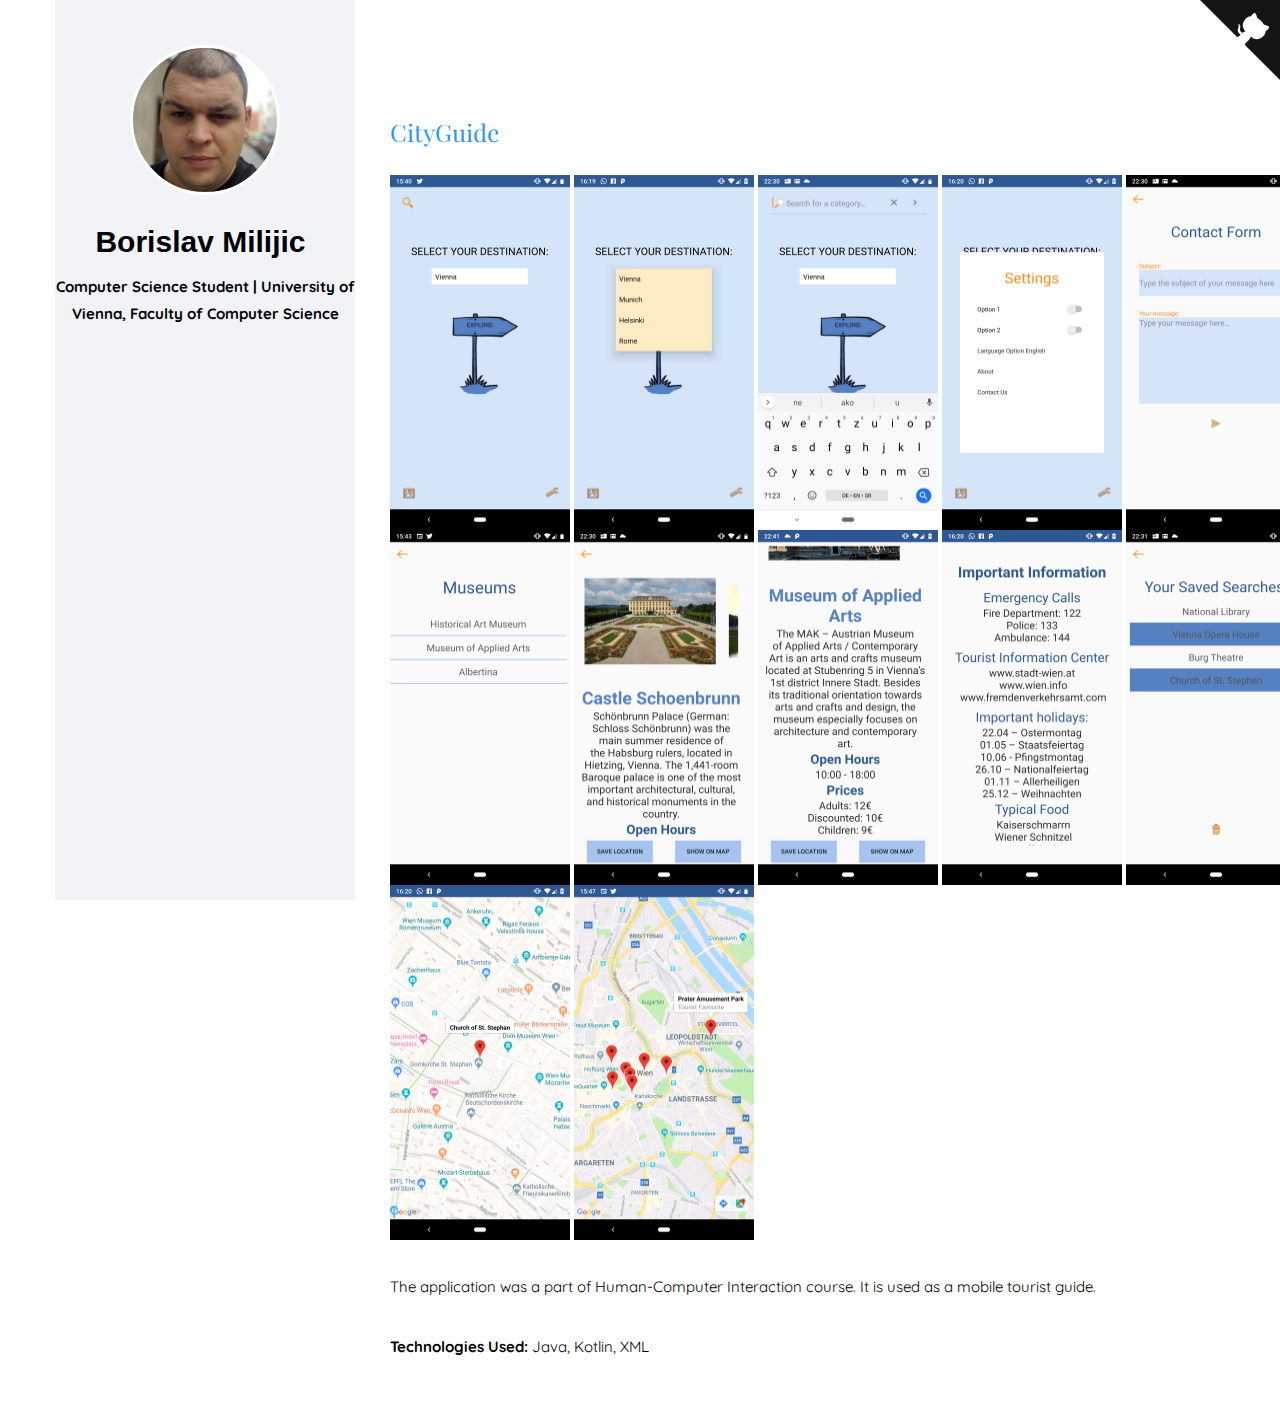
==== commit 70bf3aa9: "changed info and pictures android" ====
--- a/android-dev/android.html
+++ b/android-dev/android.html
@@ -91,11 +91,20 @@
                 <div class="project shadow-large">
                     <div class="project-image">
                         <h3><a href="https://github.com/borislavmilijic">CityGuide</a></h3>
+                        <img src="images/city12.png"/>
                         <img src="images/city1.png"/>
+                        <img src="images/city7.png"/>
                         <img src="images/city2.png"/>
+                        <img src="images/city8.png"/>
                         <img src="images/city3.png"/>
+                        <img src="images/city13.png"/>
+                        <img src="images/city9.png"/>
+                        <img src="images/city6.png"/>
                         <img src="images/city4.png"/>
+                        <img src="images/city10.png"/>
+                        <img src="images/city11.png"/>
                         <img src="images/city5.png"/>
+                        <img src="images/city14.png"/>
                         <p>The application was a part of Human-Computer Interaction course. It is used as a mobile tourist guide. <br></p>
                         <p><strong>Technologies Used: </strong>Java, Kotlin, XML</p>
                     </div>
--- a/android-dev/css/style.css
+++ b/android-dev/css/style.css
@@ -128,7 +128,7 @@
   width: 300px;
   position: fixed;
   z-index: 1001;
-  background: #b22cff;
+  background: #F2F3F7;
   -webkit-transition: 0.5s;
   -o-transition: 0.5s;
   transition: 0.5s; }
@@ -716,7 +716,7 @@
   float: left; 
 }
 .project-image img{
-     width: 730px ; 
+     width: 180px ; 
     height: 355px ;
 }
 .project-image img2{
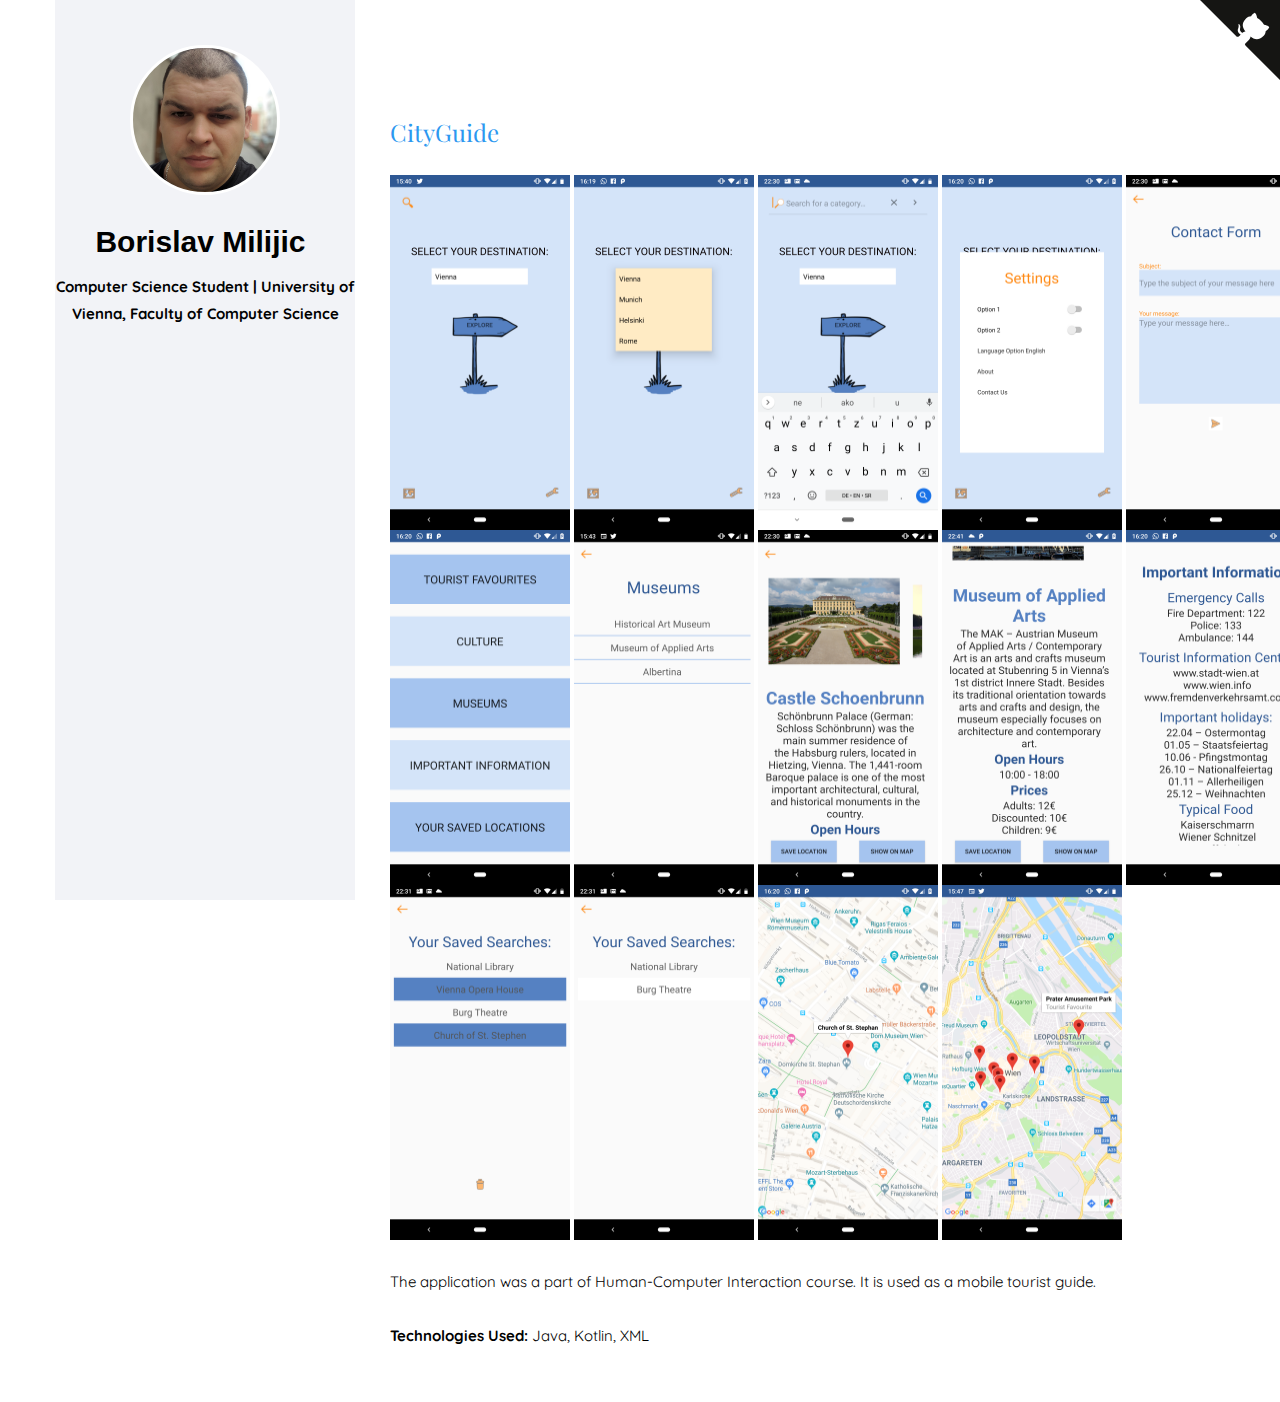
==== commit 92d4a0b8: "changed info and pictures android" ====
--- a/android-dev/android.html
+++ b/android-dev/android.html
@@ -96,11 +96,13 @@
                         <img src="images/city7.png"/>
                         <img src="images/city2.png"/>
                         <img src="images/city8.png"/>
+                        <br>
                         <img src="images/city3.png"/>
                         <img src="images/city13.png"/>
                         <img src="images/city9.png"/>
                         <img src="images/city6.png"/>
                         <img src="images/city4.png"/>
+                        <br>
                         <img src="images/city10.png"/>
                         <img src="images/city11.png"/>
                         <img src="images/city5.png"/>
